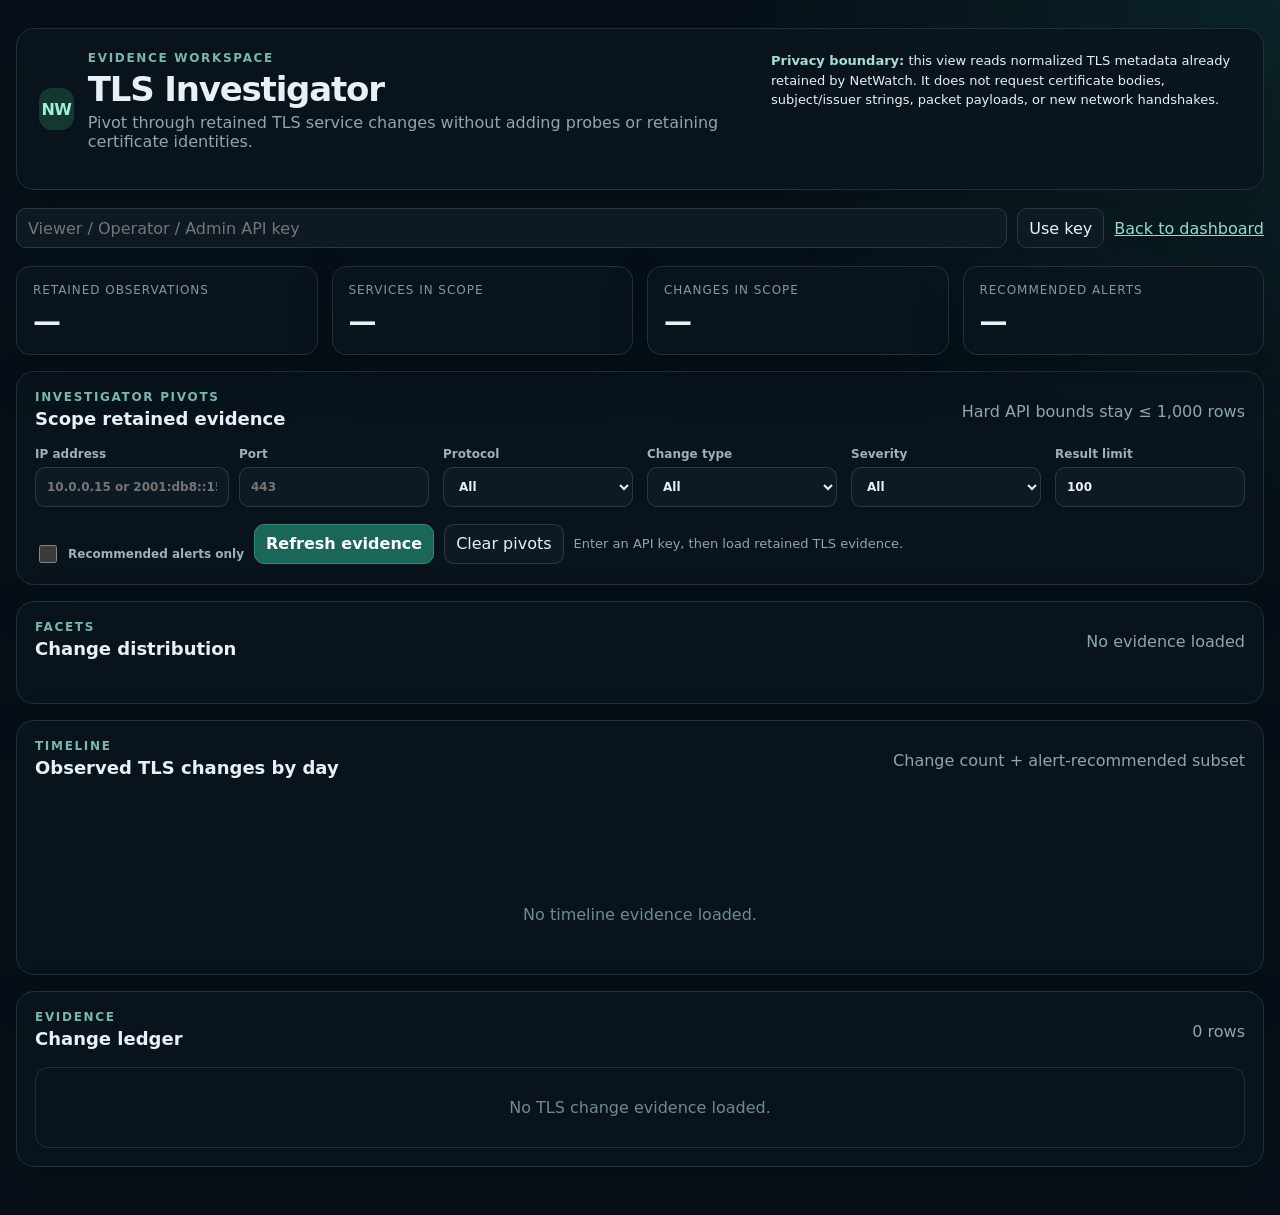
==== frontend/tls-investigator.html @ 8dbfe44b "Add TLS investigator dashboard" ====
<!doctype html>
<html lang="en">
<head>
  <meta charset="utf-8">
  <meta name="viewport" content="width=device-width, initial-scale=1">
  <meta name="color-scheme" content="dark">
  <title>NetWatch · TLS Investigator</title>
  <style>
    :root { color-scheme: dark; font-family: Inter, ui-sans-serif, system-ui, -apple-system, BlinkMacSystemFont, "Segoe UI", sans-serif; background: #071018; color: #e8f0f6; }
    * { box-sizing: border-box; }
    body { margin: 0; min-height: 100vh; background: radial-gradient(circle at top right, rgba(40, 180, 145, .12), transparent 34rem), #071018; }
    button, input, select { font: inherit; }
    button, input, select { border: 1px solid #263a49; border-radius: 10px; background: #0d1923; color: #e8f0f6; min-height: 40px; padding: 8px 11px; }
    button { cursor: pointer; }
    button:hover { border-color: #4d8078; }
    a { color: #91ddcc; }
    .shell { width: min(1480px, calc(100% - 32px)); margin: 0 auto; padding: 28px 0 48px; }
    .topbar, .panel, .metric { border: 1px solid #1d313e; background: rgba(9, 20, 29, .92); box-shadow: 0 18px 50px rgba(0, 0, 0, .16); }
    .topbar { display: flex; gap: 20px; justify-content: space-between; align-items: flex-start; border-radius: 18px; padding: 22px; }
    .brand { display: flex; gap: 14px; align-items: center; }
    .brand-mark { display: grid; place-items: center; width: 42px; height: 42px; border-radius: 13px; background: #14382f; color: #9ef0d9; font-weight: 800; letter-spacing: -.04em; }
    .eyebrow { margin: 0 0 4px; color: #77b8aa; font-size: 12px; text-transform: uppercase; letter-spacing: .14em; font-weight: 800; }
    h1, h2, h3, p { margin-top: 0; }
    h1 { margin-bottom: 4px; font-size: clamp(24px, 3vw, 34px); letter-spacing: -.035em; }
    h2 { margin-bottom: 4px; font-size: 18px; }
    .muted { color: #8fa5b4; }
    .privacy { max-width: 470px; font-size: 13px; line-height: 1.5; }
    .privacy strong { color: #a6dfd1; }
    .connection { margin-top: 18px; display: grid; grid-template-columns: minmax(230px, 1fr) auto auto; gap: 10px; }
    .grid { display: grid; gap: 14px; }
    .metrics { grid-template-columns: repeat(4, minmax(0, 1fr)); margin-top: 18px; }
    .metric { border-radius: 14px; padding: 16px; }
    .metric span { display: block; color: #8197a5; font-size: 12px; text-transform: uppercase; letter-spacing: .08em; }
    .metric strong { display: block; margin-top: 8px; font-size: 28px; }
    .panel { margin-top: 16px; border-radius: 18px; padding: 18px; }
    .panel-head { display: flex; gap: 12px; align-items: center; justify-content: space-between; margin-bottom: 14px; }
    .filter-grid { grid-template-columns: repeat(6, minmax(0, 1fr)); }
    label { display: grid; gap: 6px; color: #9db0bd; font-size: 12px; font-weight: 700; }
    .check { display: flex; align-items: center; gap: 8px; min-height: 40px; padding-top: 21px; }
    .check input { min-height: 0; width: 18px; height: 18px; }
    .actions { display: flex; gap: 10px; flex-wrap: wrap; margin-top: 14px; align-items: center; }
    .primary { background: #1b6757; border-color: #2c8c77; color: white; font-weight: 750; }
    .status { color: #8fa5b4; font-size: 13px; }
    .status.error { color: #ffaaa5; }
    .status.success { color: #98e5c9; }
    .facet-row { display: flex; gap: 8px; flex-wrap: wrap; }
    .facet { min-height: 32px; padding: 5px 9px; border-radius: 999px; color: #afc0cb; background: #0b1720; font-size: 12px; }
    .facet.active { border-color: #57aa96; color: #c8f5e9; background: #113128; }
    .timeline { display: grid; grid-auto-flow: column; grid-auto-columns: minmax(60px, 1fr); align-items: end; gap: 8px; min-height: 160px; overflow-x: auto; padding: 8px 2px 2px; }
    .day { display: grid; grid-template-rows: 110px auto auto; gap: 5px; align-items: end; min-width: 58px; }
    .bar-wrap { height: 110px; display: flex; align-items: end; gap: 3px; justify-content: center; }
    .bar { width: 14px; min-height: 2px; border-radius: 5px 5px 2px 2px; background: #3b8c7a; }
    .bar.alert { background: #b77b55; }
    .day small { text-align: center; color: #748a98; font-size: 10px; white-space: nowrap; }
    .day strong { text-align: center; font-size: 11px; }
    .table-wrap { overflow: auto; border: 1px solid #1c2d39; border-radius: 13px; }
    table { width: 100%; min-width: 1050px; border-collapse: collapse; }
    th, td { padding: 11px 12px; border-bottom: 1px solid #172833; text-align: left; vertical-align: top; font-size: 12px; }
    th { position: sticky; top: 0; background: #0d1a23; color: #8ea5b3; text-transform: uppercase; letter-spacing: .06em; font-size: 10px; }
    td { color: #cad6de; }
    .pill { display: inline-block; padding: 3px 7px; border-radius: 999px; border: 1px solid #2c4352; font-size: 10px; text-transform: uppercase; }
    .pill.high { border-color: #9c574f; color: #ffb2aa; }
    .pill.medium { border-color: #826944; color: #f1ce8a; }
    .pill.alert { border-color: #8a6044; color: #ffc08e; }
    .empty { padding: 30px; text-align: center; color: #718896; }
    @media (max-width: 1000px) { .metrics { grid-template-columns: repeat(2, 1fr); } .filter-grid { grid-template-columns: repeat(2, 1fr); } .topbar { flex-direction: column; } }
    @media (max-width: 620px) { .shell { width: min(100% - 18px, 1480px); padding-top: 10px; } .metrics, .filter-grid, .connection { grid-template-columns: 1fr; } .check { padding-top: 0; } }
  </style>
</head>
<body>
  <main class="shell">
    <section class="topbar">
      <div class="brand">
        <div class="brand-mark">NW</div>
        <div>
          <p class="eyebrow">Evidence workspace</p>
          <h1>TLS Investigator</h1>
          <p class="muted">Pivot through retained TLS service changes without adding probes or retaining certificate identities.</p>
        </div>
      </div>
      <p class="privacy"><strong>Privacy boundary:</strong> this view reads normalized TLS metadata already retained by NetWatch. It does not request certificate bodies, subject/issuer strings, packet payloads, or new network handshakes.</p>
    </section>

    <section class="connection">
      <input id="api-key" type="password" autocomplete="off" placeholder="Viewer / Operator / Admin API key" aria-label="NetWatch API key">
      <button id="save-key" type="button">Use key</button>
      <a href="/" style="align-self:center">Back to dashboard</a>
    </section>

    <section class="grid metrics" aria-label="TLS investigator summary">
      <article class="metric"><span>Retained observations</span><strong id="history-count">—</strong></article>
      <article class="metric"><span>Services in scope</span><strong id="service-count">—</strong></article>
      <article class="metric"><span>Changes in scope</span><strong id="change-count">—</strong></article>
      <article class="metric"><span>Recommended alerts</span><strong id="alert-count">—</strong></article>
    </section>

    <section class="panel">
      <div class="panel-head"><div><p class="eyebrow">Investigator pivots</p><h2>Scope retained evidence</h2></div><span class="muted">Hard API bounds stay ≤ 1,000 rows</span></div>
      <div class="grid filter-grid">
        <label>IP address<input id="filter-ip" maxlength="64" placeholder="10.0.0.15 or 2001:db8::15"></label>
        <label>Port<input id="filter-port" type="number" min="1" max="65535" placeholder="443"></label>
        <label>Protocol<select id="filter-protocol"><option value="">All</option><option value="TCP">TCP</option></select></label>
        <label>Change type<select id="filter-change"><option value="">All</option></select></label>
        <label>Severity<select id="filter-severity"><option value="">All</option><option value="low">Low</option><option value="medium">Medium</option><option value="high">High</option></select></label>
        <label>Result limit<input id="filter-limit" type="number" min="1" max="1000" value="100"></label>
      </div>
      <div class="actions">
        <label class="check"><input id="alerts-only" type="checkbox"><span>Recommended alerts only</span></label>
        <button id="apply" class="primary" type="button">Refresh evidence</button>
        <button id="clear" type="button">Clear pivots</button>
        <span id="status" class="status" role="status">Enter an API key, then load retained TLS evidence.</span>
      </div>
    </section>

    <section class="panel">
      <div class="panel-head"><div><p class="eyebrow">Facets</p><h2>Change distribution</h2></div><span id="facet-summary" class="muted">No evidence loaded</span></div>
      <div id="change-facets" class="facet-row"></div>
      <div id="severity-facets" class="facet-row" style="margin-top:8px"></div>
    </section>

    <section class="panel">
      <div class="panel-head"><div><p class="eyebrow">Timeline</p><h2>Observed TLS changes by day</h2></div><span class="muted">Change count + alert-recommended subset</span></div>
      <div id="timeline" class="timeline"><div class="empty">No timeline evidence loaded.</div></div>
    </section>

    <section class="panel">
      <div class="panel-head"><div><p class="eyebrow">Evidence</p><h2>Change ledger</h2></div><span id="row-count" class="muted">0 rows</span></div>
      <div id="changes" class="table-wrap"><div class="empty">No TLS change evidence loaded.</div></div>
    </section>
  </main>

  <script>
    const keyInput = document.querySelector('#api-key');
    const statusNode = document.querySelector('#status');
    const savedKey = sessionStorage.getItem('netwatchApiKey') || '';
    keyInput.value = savedKey;

    function setStatus(message, kind = '') {
      statusNode.textContent = message;
      statusNode.className = `status ${kind}`.trim();
    }

    function filterValue(id) {
      return String(document.querySelector(id).value || '').trim();
    }

    function investigatorUrl() {
      const params = new URLSearchParams({
        history_limit: '400',
        limit: filterValue('#filter-limit') || '100',
        expiry_warning_days: '30',
        alert_min_severity: 'medium',
      });
      const optional = [
        ['#filter-ip', 'ip_address'], ['#filter-port', 'port'], ['#filter-protocol', 'protocol'],
        ['#filter-change', 'change_type'], ['#filter-severity', 'severity'],
      ];
      optional.forEach(([selector, name]) => {
        const value = filterValue(selector);
        if (value) params.set(name, value);
      });
      if (document.querySelector('#alerts-only').checked) params.set('alerts_only', 'true');
      return `/api/tls/investigator?${params.toString()}`;
    }

    function labelize(value) {
      return String(value || '—').replaceAll('_', ' ');
    }

    function setMetric(id, value) {
      document.querySelector(id).textContent = String(Number(value || 0));
    }

    function makeFacet(container, entries, filterSelector) {
      container.replaceChildren();
      const selected = filterValue(filterSelector).toLowerCase();
      Object.entries(entries || {}).forEach(([name, count]) => {
        const button = document.createElement('button');
        button.type = 'button';
        button.className = `facet${selected === name.toLowerCase() ? ' active' : ''}`;
        button.textContent = `${labelize(name)} · ${Number(count || 0)}`;
        button.addEventListener('click', () => {
          const select = document.querySelector(filterSelector);
          if (!Array.from(select.options).some((option) => option.value === name)) {
            const option = document.createElement('option');
            option.value = name;
            option.textContent = labelize(name);
            select.appendChild(option);
          }
          select.value = selected === name.toLowerCase() ? '' : name;
          loadEvidence();
        });
        container.appendChild(button);
      });
    }

    function syncChangeTypeOptions(entries) {
      const select = document.querySelector('#filter-change');
      const selected = select.value;
      while (select.options.length > 1) select.remove(1);
      Object.keys(entries || {}).sort().forEach((name) => {
        const option = document.createElement('option');
        option.value = name;
        option.textContent = labelize(name);
        select.appendChild(option);
      });
      if (Array.from(select.options).some((option) => option.value === selected)) select.value = selected;
    }

    function renderTimeline(points) {
      const timeline = document.querySelector('#timeline');
      timeline.replaceChildren();
      if (!Array.isArray(points) || points.length === 0) {
        const empty = document.createElement('div');
        empty.className = 'empty';
        empty.textContent = 'No dated TLS changes matched this scope.';
        timeline.appendChild(empty);
        return;
      }
      const maxCount = Math.max(1, ...points.map((point) => Number(point.change_count || 0)));
      points.slice(-60).forEach((point) => {
        const day = document.createElement('div');
        day.className = 'day';
        const bars = document.createElement('div');
        bars.className = 'bar-wrap';
        const total = document.createElement('div');
        total.className = 'bar';
        total.style.height = `${Math.max(2, Math.round((Number(point.change_count || 0) / maxCount) * 100))}%`;
        total.title = `${point.day}: ${Number(point.change_count || 0)} TLS changes`;
        const alerts = document.createElement('div');
        alerts.className = 'bar alert';
        alerts.style.height = `${Math.max(2, Math.round((Number(point.alert_recommended_count || 0) / maxCount) * 100))}%`;
        alerts.title = `${point.day}: ${Number(point.alert_recommended_count || 0)} recommended alerts`;
        bars.append(total, alerts);
        const date = document.createElement('small');
        date.textContent = String(point.day || '').slice(5);
        const count = document.createElement('strong');
        count.textContent = String(Number(point.change_count || 0));
        day.append(bars, date, count);
        timeline.appendChild(day);
      });
    }

    function renderChanges(items) {
      const container = document.querySelector('#changes');
      container.replaceChildren();
      const rows = Array.isArray(items) ? items.slice(0, 1000) : [];
      document.querySelector('#row-count').textContent = `${rows.length} row${rows.length === 1 ? '' : 's'}`;
      if (!rows.length) {
        const empty = document.createElement('div');
        empty.className = 'empty';
        empty.textContent = 'No TLS changes matched the selected retained-evidence pivots.';
        container.appendChild(empty);
        return;
      }
      const table = document.createElement('table');
      const head = document.createElement('thead');
      const hr = document.createElement('tr');
      ['Observed', 'Service', 'Change', 'Severity', 'Before', 'After', 'Alert', 'Evidence'].forEach((label) => {
        const th = document.createElement('th'); th.textContent = label; hr.appendChild(th);
      });
      head.appendChild(hr);
      const body = document.createElement('tbody');
      rows.forEach((item) => {
        const tr = document.createElement('tr');
        const values = [
          item.observed_at || '—',
          `${item.ip_address || '—'}:${Number(item.port || 0) || '—'} / ${item.protocol || 'TCP'}`,
          labelize(item.change_type),
          item.severity || '—',
          item.previous_value ?? item.before ?? '—',
          item.current_value ?? item.after ?? '—',
          item.alert_recommended === true ? 'recommended' : 'no',
          item.explanation || item.evidence || item.reason || 'capture/service metadata transition',
        ];
        values.forEach((value, index) => {
          const td = document.createElement('td');
          if (index === 3 || index === 6) {
            const pill = document.createElement('span');
            pill.className = `pill ${index === 6 && value === 'recommended' ? 'alert' : String(value).toLowerCase()}`;
            pill.textContent = String(value);
            td.appendChild(pill);
          } else {
            td.textContent = typeof value === 'object' ? JSON.stringify(value) : String(value);
          }
          tr.appendChild(td);
        });
        body.appendChild(tr);
      });
      table.append(head, body);
      container.appendChild(table);
    }

    function renderSnapshot(payload) {
      setMetric('#history-count', payload.history_count);
      setMetric('#service-count', payload.service_count);
      setMetric('#change-count', payload.change_count);
      setMetric('#alert-count', payload.alert_recommended_count);
      const changeTypes = payload.facets?.change_types || {};
      const severities = payload.facets?.severities || {};
      syncChangeTypeOptions(changeTypes);
      makeFacet(document.querySelector('#change-facets'), changeTypes, '#filter-change');
      makeFacet(document.querySelector('#severity-facets'), severities, '#filter-severity');
      document.querySelector('#facet-summary').textContent = `${Object.keys(changeTypes).length} change types · ${Object.keys(severities).length} severities`;
      renderTimeline(payload.timeline || []);
      renderChanges(payload.items || []);
    }

    async function loadEvidence() {
      const key = String(keyInput.value || '').trim();
      if (!key) { setStatus('A Viewer, Operator, or Admin API key is required.', 'error'); return; }
      const limit = Number(filterValue('#filter-limit') || 100);
      if (!Number.isInteger(limit) || limit < 1 || limit > 1000) { setStatus('Result limit must be between 1 and 1,000.', 'error'); return; }
      const port = filterValue('#filter-port');
      if (port && (!Number.isInteger(Number(port)) || Number(port) < 1 || Number(port) > 65535)) { setStatus('Port must be between 1 and 65,535.', 'error'); return; }
      setStatus('Loading bounded retained TLS evidence…');
      try {
        const response = await fetch(investigatorUrl(), {
          headers: { 'X-NetWatch-Key': key, 'Accept': 'application/json' },
          cache: 'no-store',
          credentials: 'same-origin',
        });
        if (!response.ok) {
          let detail = `Request failed (${response.status}).`;
          try { const error = await response.json(); detail = String(error.detail || detail); } catch (_) { /* response was not JSON */ }
          throw new Error(detail);
        }
        const payload = await response.json();
        renderSnapshot(payload);
        setStatus(`Loaded ${Number(payload.change_count || 0)} retained TLS change record(s).`, 'success');
      } catch (error) {
        setStatus(error.message || 'TLS investigator request failed.', 'error');
      }
    }

    document.querySelector('#save-key').addEventListener('click', () => {
      const value = String(keyInput.value || '').trim();
      if (value) sessionStorage.setItem('netwatchApiKey', value);
      else sessionStorage.removeItem('netwatchApiKey');
      loadEvidence();
    });
    document.querySelector('#apply').addEventListener('click', loadEvidence);
    document.querySelector('#clear').addEventListener('click', () => {
      ['#filter-ip', '#filter-port', '#filter-change', '#filter-severity'].forEach((selector) => { document.querySelector(selector).value = ''; });
      document.querySelector('#filter-protocol').value = '';
      document.querySelector('#filter-limit').value = '100';
      document.querySelector('#alerts-only').checked = false;
      loadEvidence();
    });
    ['#filter-protocol', '#filter-change', '#filter-severity', '#alerts-only'].forEach((selector) => {
      document.querySelector(selector).addEventListener('change', () => { if (keyInput.value.trim()) loadEvidence(); });
    });
    if (savedKey) loadEvidence();
  </script>
</body>
</html>
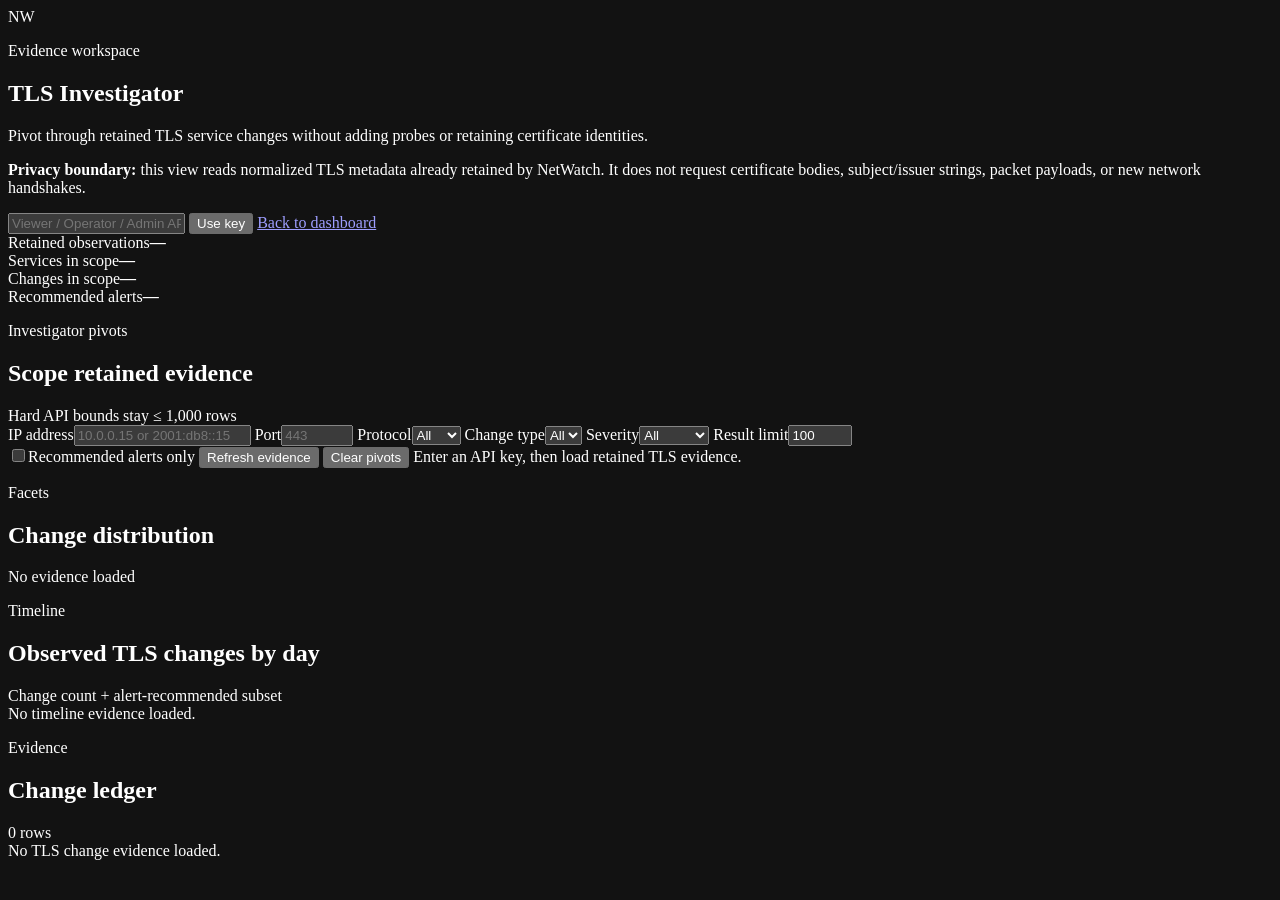
==== commit eefc0f7f: "Make TLS investigator dashboard CSP-safe" ====
--- a/frontend/tls-investigator.html
+++ b/frontend/tls-investigator.html
@@ -5,67 +5,7 @@
   <meta name="viewport" content="width=device-width, initial-scale=1">
   <meta name="color-scheme" content="dark">
   <title>NetWatch · TLS Investigator</title>
-  <style>
-    :root { color-scheme: dark; font-family: Inter, ui-sans-serif, system-ui, -apple-system, BlinkMacSystemFont, "Segoe UI", sans-serif; background: #071018; color: #e8f0f6; }
-    * { box-sizing: border-box; }
-    body { margin: 0; min-height: 100vh; background: radial-gradient(circle at top right, rgba(40, 180, 145, .12), transparent 34rem), #071018; }
-    button, input, select { font: inherit; }
-    button, input, select { border: 1px solid #263a49; border-radius: 10px; background: #0d1923; color: #e8f0f6; min-height: 40px; padding: 8px 11px; }
-    button { cursor: pointer; }
-    button:hover { border-color: #4d8078; }
-    a { color: #91ddcc; }
-    .shell { width: min(1480px, calc(100% - 32px)); margin: 0 auto; padding: 28px 0 48px; }
-    .topbar, .panel, .metric { border: 1px solid #1d313e; background: rgba(9, 20, 29, .92); box-shadow: 0 18px 50px rgba(0, 0, 0, .16); }
-    .topbar { display: flex; gap: 20px; justify-content: space-between; align-items: flex-start; border-radius: 18px; padding: 22px; }
-    .brand { display: flex; gap: 14px; align-items: center; }
-    .brand-mark { display: grid; place-items: center; width: 42px; height: 42px; border-radius: 13px; background: #14382f; color: #9ef0d9; font-weight: 800; letter-spacing: -.04em; }
-    .eyebrow { margin: 0 0 4px; color: #77b8aa; font-size: 12px; text-transform: uppercase; letter-spacing: .14em; font-weight: 800; }
-    h1, h2, h3, p { margin-top: 0; }
-    h1 { margin-bottom: 4px; font-size: clamp(24px, 3vw, 34px); letter-spacing: -.035em; }
-    h2 { margin-bottom: 4px; font-size: 18px; }
-    .muted { color: #8fa5b4; }
-    .privacy { max-width: 470px; font-size: 13px; line-height: 1.5; }
-    .privacy strong { color: #a6dfd1; }
-    .connection { margin-top: 18px; display: grid; grid-template-columns: minmax(230px, 1fr) auto auto; gap: 10px; }
-    .grid { display: grid; gap: 14px; }
-    .metrics { grid-template-columns: repeat(4, minmax(0, 1fr)); margin-top: 18px; }
-    .metric { border-radius: 14px; padding: 16px; }
-    .metric span { display: block; color: #8197a5; font-size: 12px; text-transform: uppercase; letter-spacing: .08em; }
-    .metric strong { display: block; margin-top: 8px; font-size: 28px; }
-    .panel { margin-top: 16px; border-radius: 18px; padding: 18px; }
-    .panel-head { display: flex; gap: 12px; align-items: center; justify-content: space-between; margin-bottom: 14px; }
-    .filter-grid { grid-template-columns: repeat(6, minmax(0, 1fr)); }
-    label { display: grid; gap: 6px; color: #9db0bd; font-size: 12px; font-weight: 700; }
-    .check { display: flex; align-items: center; gap: 8px; min-height: 40px; padding-top: 21px; }
-    .check input { min-height: 0; width: 18px; height: 18px; }
-    .actions { display: flex; gap: 10px; flex-wrap: wrap; margin-top: 14px; align-items: center; }
-    .primary { background: #1b6757; border-color: #2c8c77; color: white; font-weight: 750; }
-    .status { color: #8fa5b4; font-size: 13px; }
-    .status.error { color: #ffaaa5; }
-    .status.success { color: #98e5c9; }
-    .facet-row { display: flex; gap: 8px; flex-wrap: wrap; }
-    .facet { min-height: 32px; padding: 5px 9px; border-radius: 999px; color: #afc0cb; background: #0b1720; font-size: 12px; }
-    .facet.active { border-color: #57aa96; color: #c8f5e9; background: #113128; }
-    .timeline { display: grid; grid-auto-flow: column; grid-auto-columns: minmax(60px, 1fr); align-items: end; gap: 8px; min-height: 160px; overflow-x: auto; padding: 8px 2px 2px; }
-    .day { display: grid; grid-template-rows: 110px auto auto; gap: 5px; align-items: end; min-width: 58px; }
-    .bar-wrap { height: 110px; display: flex; align-items: end; gap: 3px; justify-content: center; }
-    .bar { width: 14px; min-height: 2px; border-radius: 5px 5px 2px 2px; background: #3b8c7a; }
-    .bar.alert { background: #b77b55; }
-    .day small { text-align: center; color: #748a98; font-size: 10px; white-space: nowrap; }
-    .day strong { text-align: center; font-size: 11px; }
-    .table-wrap { overflow: auto; border: 1px solid #1c2d39; border-radius: 13px; }
-    table { width: 100%; min-width: 1050px; border-collapse: collapse; }
-    th, td { padding: 11px 12px; border-bottom: 1px solid #172833; text-align: left; vertical-align: top; font-size: 12px; }
-    th { position: sticky; top: 0; background: #0d1a23; color: #8ea5b3; text-transform: uppercase; letter-spacing: .06em; font-size: 10px; }
-    td { color: #cad6de; }
-    .pill { display: inline-block; padding: 3px 7px; border-radius: 999px; border: 1px solid #2c4352; font-size: 10px; text-transform: uppercase; }
-    .pill.high { border-color: #9c574f; color: #ffb2aa; }
-    .pill.medium { border-color: #826944; color: #f1ce8a; }
-    .pill.alert { border-color: #8a6044; color: #ffc08e; }
-    .empty { padding: 30px; text-align: center; color: #718896; }
-    @media (max-width: 1000px) { .metrics { grid-template-columns: repeat(2, 1fr); } .filter-grid { grid-template-columns: repeat(2, 1fr); } .topbar { flex-direction: column; } }
-    @media (max-width: 620px) { .shell { width: min(100% - 18px, 1480px); padding-top: 10px; } .metrics, .filter-grid, .connection { grid-template-columns: 1fr; } .check { padding-top: 0; } }
-  </style>
+  <link rel="stylesheet" href="/tls-investigator.css">
 </head>
 <body>
   <main class="shell">
@@ -84,7 +24,7 @@
     <section class="connection">
       <input id="api-key" type="password" autocomplete="off" placeholder="Viewer / Operator / Admin API key" aria-label="NetWatch API key">
       <button id="save-key" type="button">Use key</button>
-      <a href="/" style="align-self:center">Back to dashboard</a>
+      <a class="dashboard-link" href="/">Back to dashboard</a>
     </section>
 
     <section class="grid metrics" aria-label="TLS investigator summary">
@@ -115,7 +55,7 @@
     <section class="panel">
       <div class="panel-head"><div><p class="eyebrow">Facets</p><h2>Change distribution</h2></div><span id="facet-summary" class="muted">No evidence loaded</span></div>
       <div id="change-facets" class="facet-row"></div>
-      <div id="severity-facets" class="facet-row" style="margin-top:8px"></div>
+      <div id="severity-facets" class="facet-row secondary"></div>
     </section>
 
     <section class="panel">
@@ -128,229 +68,6 @@
       <div id="changes" class="table-wrap"><div class="empty">No TLS change evidence loaded.</div></div>
     </section>
   </main>
-
-  <script>
-    const keyInput = document.querySelector('#api-key');
-    const statusNode = document.querySelector('#status');
-    const savedKey = sessionStorage.getItem('netwatchApiKey') || '';
-    keyInput.value = savedKey;
-
-    function setStatus(message, kind = '') {
-      statusNode.textContent = message;
-      statusNode.className = `status ${kind}`.trim();
-    }
-
-    function filterValue(id) {
-      return String(document.querySelector(id).value || '').trim();
-    }
-
-    function investigatorUrl() {
-      const params = new URLSearchParams({
-        history_limit: '400',
-        limit: filterValue('#filter-limit') || '100',
-        expiry_warning_days: '30',
-        alert_min_severity: 'medium',
-      });
-      const optional = [
-        ['#filter-ip', 'ip_address'], ['#filter-port', 'port'], ['#filter-protocol', 'protocol'],
-        ['#filter-change', 'change_type'], ['#filter-severity', 'severity'],
-      ];
-      optional.forEach(([selector, name]) => {
-        const value = filterValue(selector);
-        if (value) params.set(name, value);
-      });
-      if (document.querySelector('#alerts-only').checked) params.set('alerts_only', 'true');
-      return `/api/tls/investigator?${params.toString()}`;
-    }
-
-    function labelize(value) {
-      return String(value || '—').replaceAll('_', ' ');
-    }
-
-    function setMetric(id, value) {
-      document.querySelector(id).textContent = String(Number(value || 0));
-    }
-
-    function makeFacet(container, entries, filterSelector) {
-      container.replaceChildren();
-      const selected = filterValue(filterSelector).toLowerCase();
-      Object.entries(entries || {}).forEach(([name, count]) => {
-        const button = document.createElement('button');
-        button.type = 'button';
-        button.className = `facet${selected === name.toLowerCase() ? ' active' : ''}`;
-        button.textContent = `${labelize(name)} · ${Number(count || 0)}`;
-        button.addEventListener('click', () => {
-          const select = document.querySelector(filterSelector);
-          if (!Array.from(select.options).some((option) => option.value === name)) {
-            const option = document.createElement('option');
-            option.value = name;
-            option.textContent = labelize(name);
-            select.appendChild(option);
-          }
-          select.value = selected === name.toLowerCase() ? '' : name;
-          loadEvidence();
-        });
-        container.appendChild(button);
-      });
-    }
-
-    function syncChangeTypeOptions(entries) {
-      const select = document.querySelector('#filter-change');
-      const selected = select.value;
-      while (select.options.length > 1) select.remove(1);
-      Object.keys(entries || {}).sort().forEach((name) => {
-        const option = document.createElement('option');
-        option.value = name;
-        option.textContent = labelize(name);
-        select.appendChild(option);
-      });
-      if (Array.from(select.options).some((option) => option.value === selected)) select.value = selected;
-    }
-
-    function renderTimeline(points) {
-      const timeline = document.querySelector('#timeline');
-      timeline.replaceChildren();
-      if (!Array.isArray(points) || points.length === 0) {
-        const empty = document.createElement('div');
-        empty.className = 'empty';
-        empty.textContent = 'No dated TLS changes matched this scope.';
-        timeline.appendChild(empty);
-        return;
-      }
-      const maxCount = Math.max(1, ...points.map((point) => Number(point.change_count || 0)));
-      points.slice(-60).forEach((point) => {
-        const day = document.createElement('div');
-        day.className = 'day';
-        const bars = document.createElement('div');
-        bars.className = 'bar-wrap';
-        const total = document.createElement('div');
-        total.className = 'bar';
-        total.style.height = `${Math.max(2, Math.round((Number(point.change_count || 0) / maxCount) * 100))}%`;
-        total.title = `${point.day}: ${Number(point.change_count || 0)} TLS changes`;
-        const alerts = document.createElement('div');
-        alerts.className = 'bar alert';
-        alerts.style.height = `${Math.max(2, Math.round((Number(point.alert_recommended_count || 0) / maxCount) * 100))}%`;
-        alerts.title = `${point.day}: ${Number(point.alert_recommended_count || 0)} recommended alerts`;
-        bars.append(total, alerts);
-        const date = document.createElement('small');
-        date.textContent = String(point.day || '').slice(5);
-        const count = document.createElement('strong');
-        count.textContent = String(Number(point.change_count || 0));
-        day.append(bars, date, count);
-        timeline.appendChild(day);
-      });
-    }
-
-    function renderChanges(items) {
-      const container = document.querySelector('#changes');
-      container.replaceChildren();
-      const rows = Array.isArray(items) ? items.slice(0, 1000) : [];
-      document.querySelector('#row-count').textContent = `${rows.length} row${rows.length === 1 ? '' : 's'}`;
-      if (!rows.length) {
-        const empty = document.createElement('div');
-        empty.className = 'empty';
-        empty.textContent = 'No TLS changes matched the selected retained-evidence pivots.';
-        container.appendChild(empty);
-        return;
-      }
-      const table = document.createElement('table');
-      const head = document.createElement('thead');
-      const hr = document.createElement('tr');
-      ['Observed', 'Service', 'Change', 'Severity', 'Before', 'After', 'Alert', 'Evidence'].forEach((label) => {
-        const th = document.createElement('th'); th.textContent = label; hr.appendChild(th);
-      });
-      head.appendChild(hr);
-      const body = document.createElement('tbody');
-      rows.forEach((item) => {
-        const tr = document.createElement('tr');
-        const values = [
-          item.observed_at || '—',
-          `${item.ip_address || '—'}:${Number(item.port || 0) || '—'} / ${item.protocol || 'TCP'}`,
-          labelize(item.change_type),
-          item.severity || '—',
-          item.previous_value ?? item.before ?? '—',
-          item.current_value ?? item.after ?? '—',
-          item.alert_recommended === true ? 'recommended' : 'no',
-          item.explanation || item.evidence || item.reason || 'capture/service metadata transition',
-        ];
-        values.forEach((value, index) => {
-          const td = document.createElement('td');
-          if (index === 3 || index === 6) {
-            const pill = document.createElement('span');
-            pill.className = `pill ${index === 6 && value === 'recommended' ? 'alert' : String(value).toLowerCase()}`;
-            pill.textContent = String(value);
-            td.appendChild(pill);
-          } else {
-            td.textContent = typeof value === 'object' ? JSON.stringify(value) : String(value);
-          }
-          tr.appendChild(td);
-        });
-        body.appendChild(tr);
-      });
-      table.append(head, body);
-      container.appendChild(table);
-    }
-
-    function renderSnapshot(payload) {
-      setMetric('#history-count', payload.history_count);
-      setMetric('#service-count', payload.service_count);
-      setMetric('#change-count', payload.change_count);
-      setMetric('#alert-count', payload.alert_recommended_count);
-      const changeTypes = payload.facets?.change_types || {};
-      const severities = payload.facets?.severities || {};
-      syncChangeTypeOptions(changeTypes);
-      makeFacet(document.querySelector('#change-facets'), changeTypes, '#filter-change');
-      makeFacet(document.querySelector('#severity-facets'), severities, '#filter-severity');
-      document.querySelector('#facet-summary').textContent = `${Object.keys(changeTypes).length} change types · ${Object.keys(severities).length} severities`;
-      renderTimeline(payload.timeline || []);
-      renderChanges(payload.items || []);
-    }
-
-    async function loadEvidence() {
-      const key = String(keyInput.value || '').trim();
-      if (!key) { setStatus('A Viewer, Operator, or Admin API key is required.', 'error'); return; }
-      const limit = Number(filterValue('#filter-limit') || 100);
-      if (!Number.isInteger(limit) || limit < 1 || limit > 1000) { setStatus('Result limit must be between 1 and 1,000.', 'error'); return; }
-      const port = filterValue('#filter-port');
-      if (port && (!Number.isInteger(Number(port)) || Number(port) < 1 || Number(port) > 65535)) { setStatus('Port must be between 1 and 65,535.', 'error'); return; }
-      setStatus('Loading bounded retained TLS evidence…');
-      try {
-        const response = await fetch(investigatorUrl(), {
-          headers: { 'X-NetWatch-Key': key, 'Accept': 'application/json' },
-          cache: 'no-store',
-          credentials: 'same-origin',
-        });
-        if (!response.ok) {
-          let detail = `Request failed (${response.status}).`;
-          try { const error = await response.json(); detail = String(error.detail || detail); } catch (_) { /* response was not JSON */ }
-          throw new Error(detail);
-        }
-        const payload = await response.json();
-        renderSnapshot(payload);
-        setStatus(`Loaded ${Number(payload.change_count || 0)} retained TLS change record(s).`, 'success');
-      } catch (error) {
-        setStatus(error.message || 'TLS investigator request failed.', 'error');
-      }
-    }
-
-    document.querySelector('#save-key').addEventListener('click', () => {
-      const value = String(keyInput.value || '').trim();
-      if (value) sessionStorage.setItem('netwatchApiKey', value);
-      else sessionStorage.removeItem('netwatchApiKey');
-      loadEvidence();
-    });
-    document.querySelector('#apply').addEventListener('click', loadEvidence);
-    document.querySelector('#clear').addEventListener('click', () => {
-      ['#filter-ip', '#filter-port', '#filter-change', '#filter-severity'].forEach((selector) => { document.querySelector(selector).value = ''; });
-      document.querySelector('#filter-protocol').value = '';
-      document.querySelector('#filter-limit').value = '100';
-      document.querySelector('#alerts-only').checked = false;
-      loadEvidence();
-    });
-    ['#filter-protocol', '#filter-change', '#filter-severity', '#alerts-only'].forEach((selector) => {
-      document.querySelector(selector).addEventListener('change', () => { if (keyInput.value.trim()) loadEvidence(); });
-    });
-    if (savedKey) loadEvidence();
-  </script>
+  <script src="/tls-investigator.js" defer></script>
 </body>
 </html>
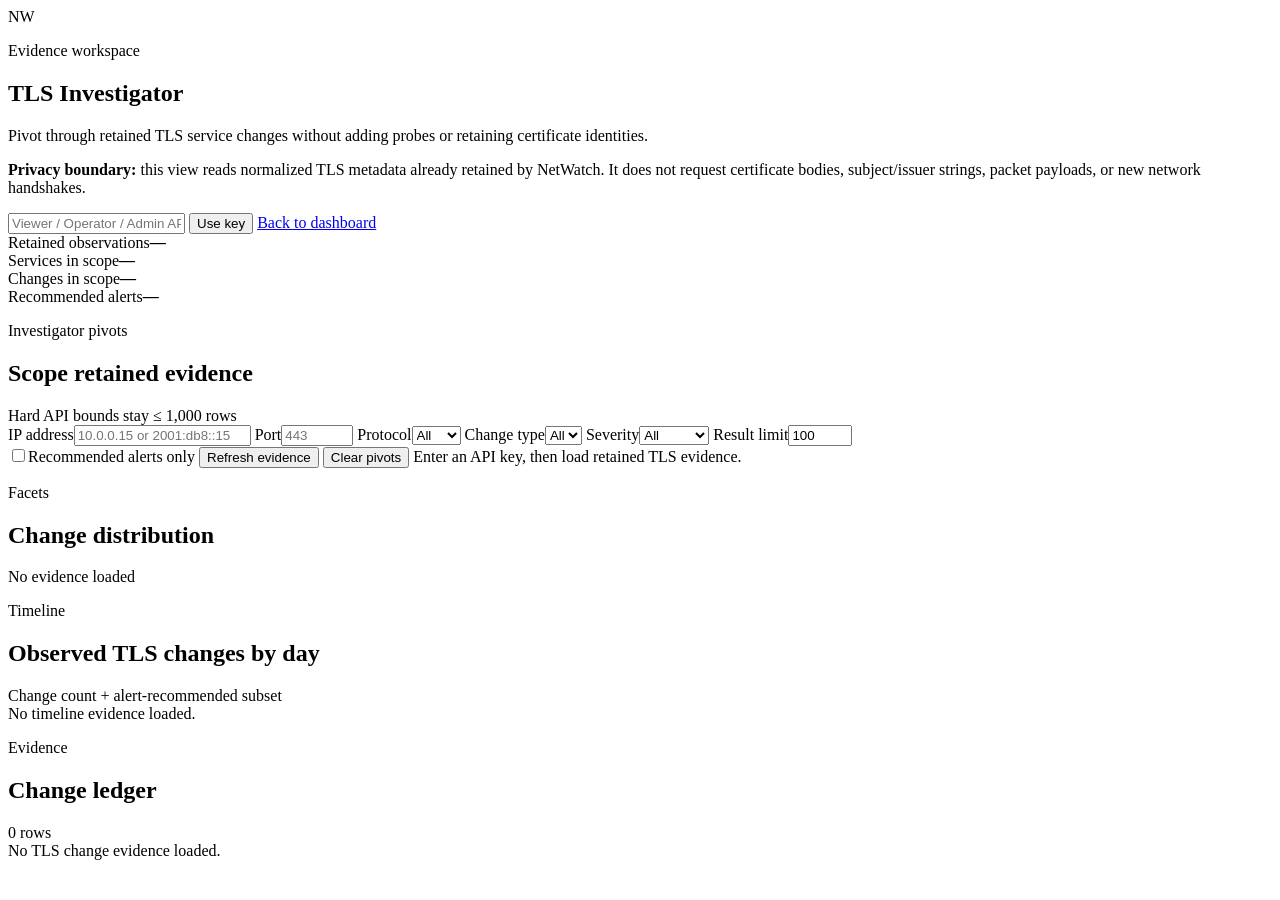
==== commit 0b6f5a9d: "chore(ui): align TLS theme metadata and JS syntax validation" ====
--- a/frontend/tls-investigator.html
+++ b/frontend/tls-investigator.html
@@ -3,7 +3,8 @@
 <head>
   <meta charset="utf-8">
   <meta name="viewport" content="width=device-width, initial-scale=1">
-  <meta name="color-scheme" content="dark">
+  <meta name="color-scheme" content="light">
+  <meta name="theme-color" content="#f3faf6">
   <title>NetWatch · TLS Investigator</title>
   <link rel="stylesheet" href="/tls-investigator.css">
 </head>
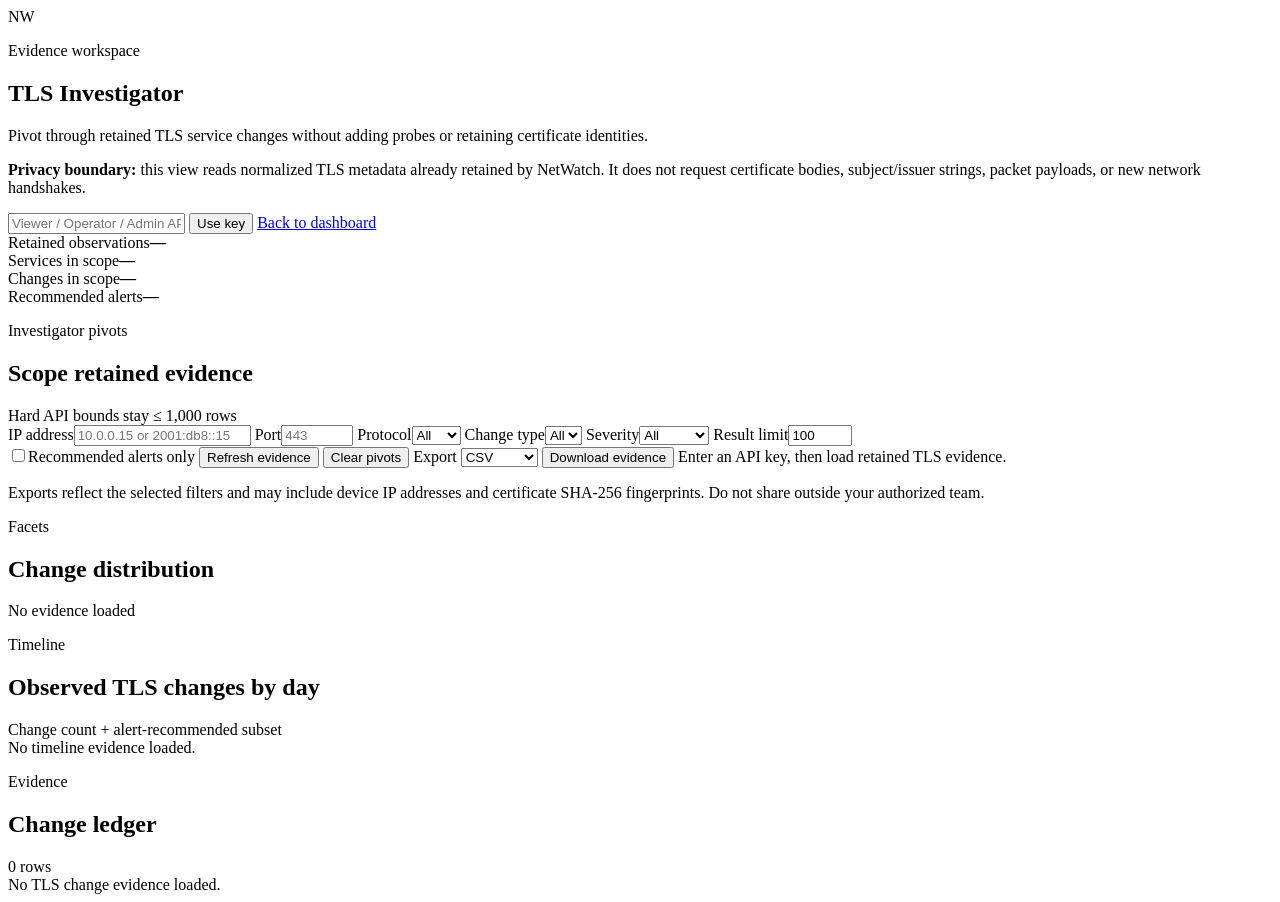
==== commit 6a72b881: "feat(tls): add authenticated evidence exports for CSV JSON and NDJSON" ====
--- a/frontend/tls-investigator.html
+++ b/frontend/tls-investigator.html
@@ -49,9 +49,15 @@
         <label class="check"><input id="alerts-only" type="checkbox"><span>Recommended alerts only</span></label>
         <button id="apply" class="primary" type="button">Refresh evidence</button>
         <button id="clear" type="button">Clear pivots</button>
+        <label class="download-format" for="export-format">Export
+          <select id="export-format" aria-label="Evidence export format"><option value="csv">CSV</option><option value="json">JSON</option><option value="ndjson">NDJSON</option></select>
+        </label>
+        <button id="export" type="button">Download evidence</button>
         <span id="status" class="status" role="status">Enter an API key, then load retained TLS evidence.</span>
       </div>
     </section>
+
+    <p class="export-privacy">Exports reflect the selected filters and may include device IP addresses and certificate SHA-256 fingerprints. Do not share outside your authorized team.</p>
 
     <section class="panel">
       <div class="panel-head"><div><p class="eyebrow">Facets</p><h2>Change distribution</h2></div><span id="facet-summary" class="muted">No evidence loaded</span></div>
